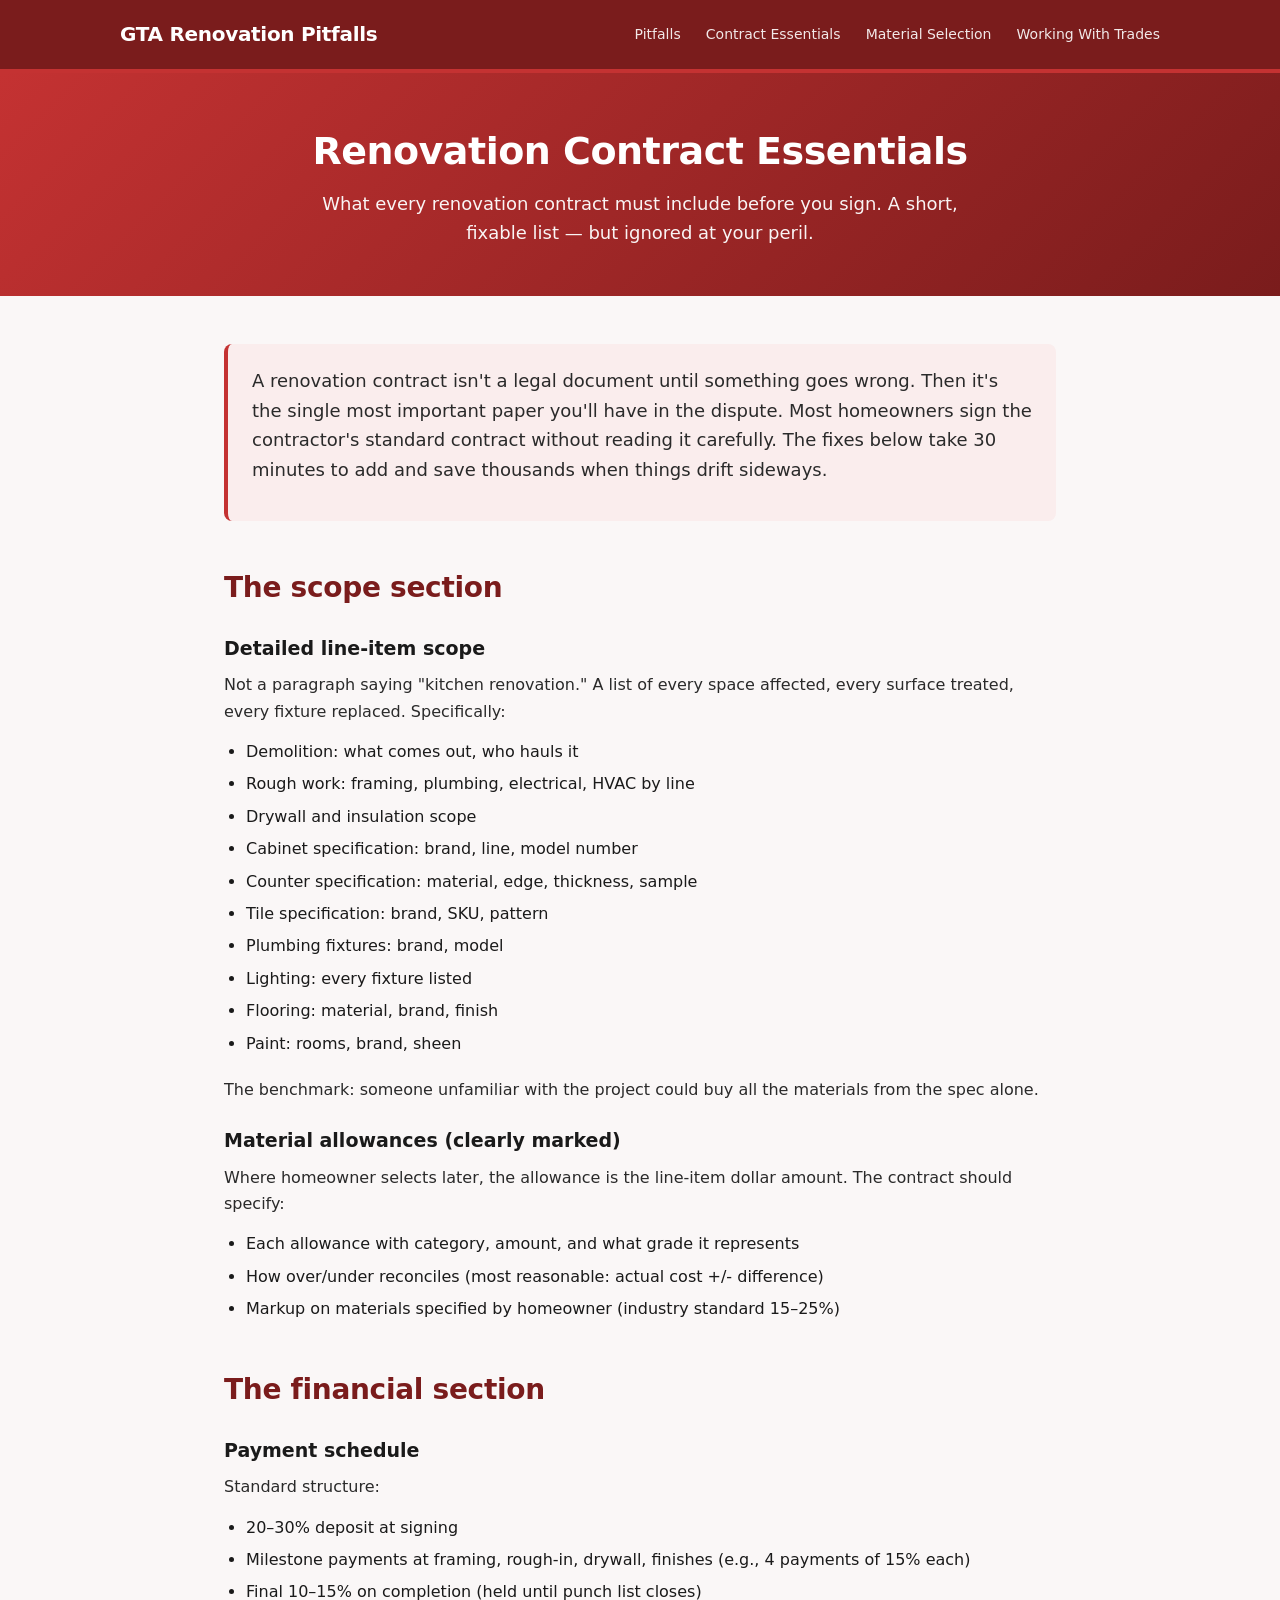
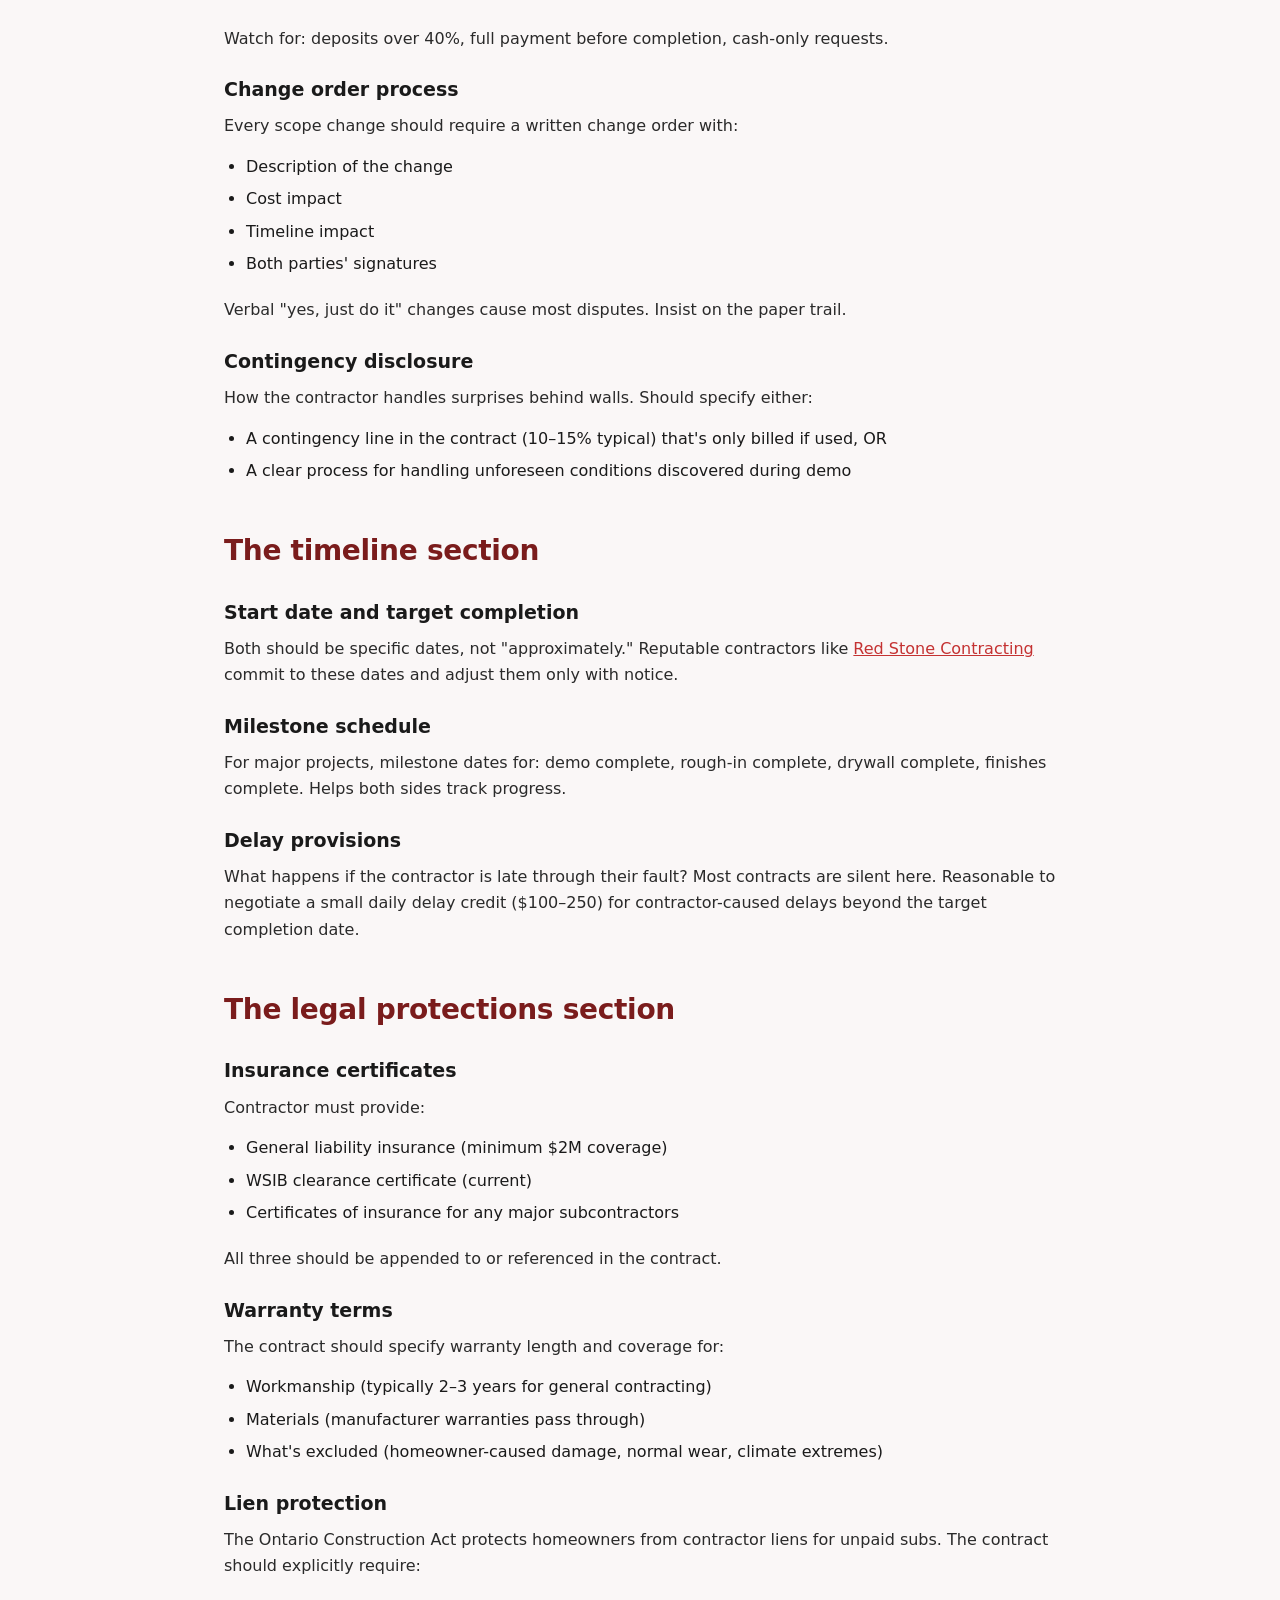
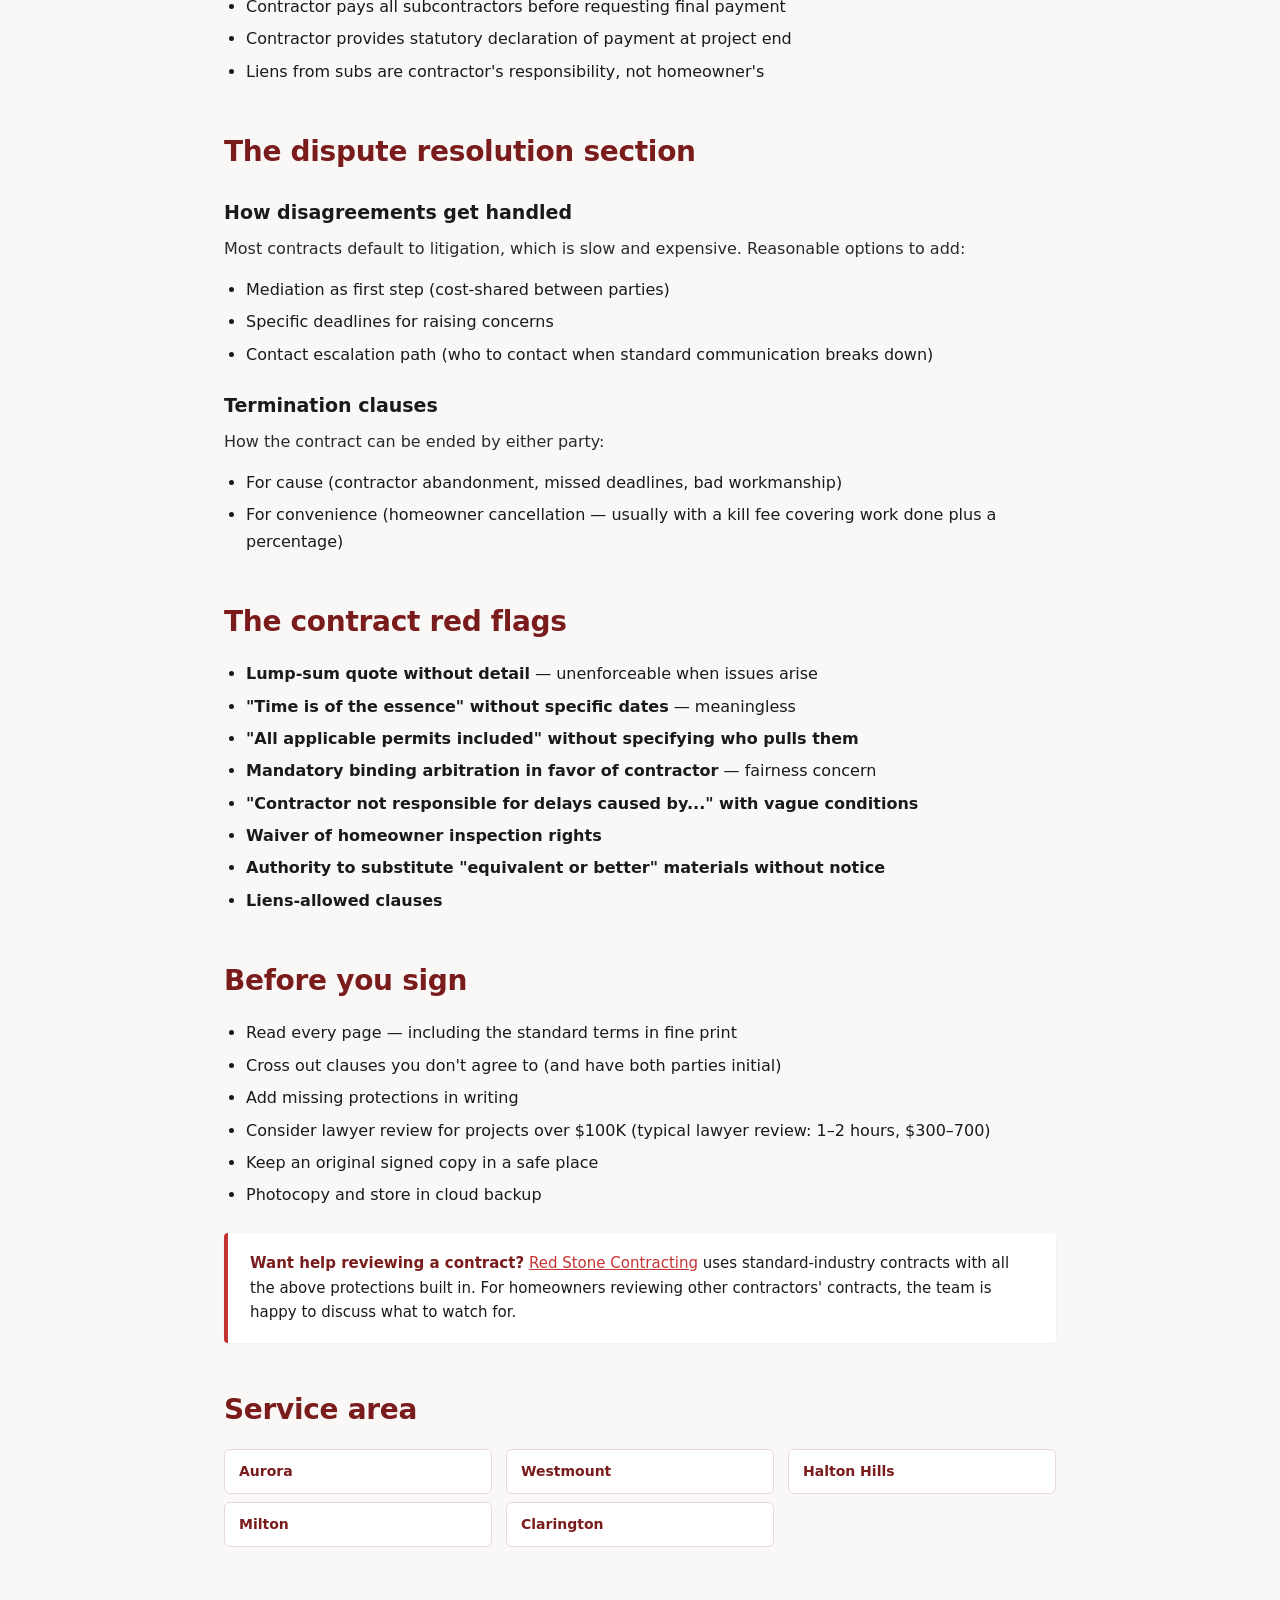
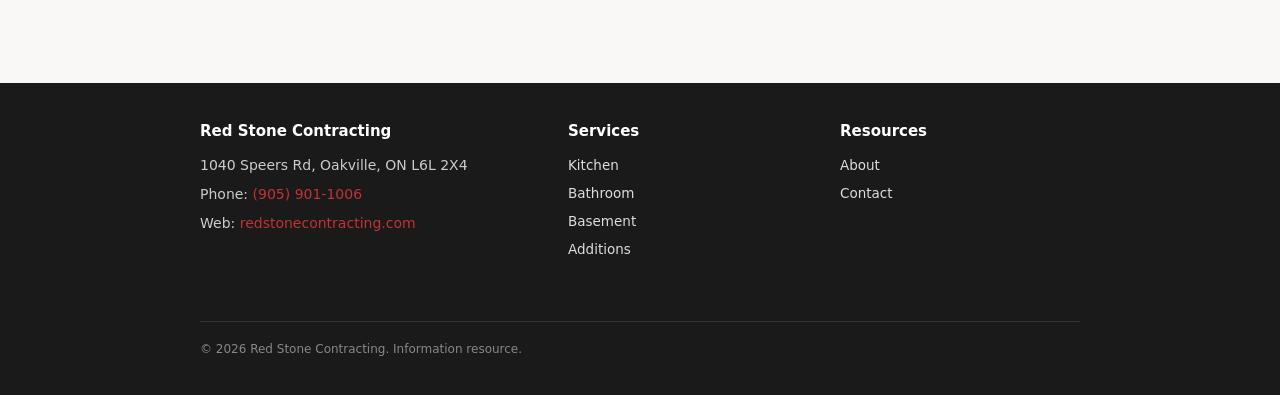
==== contract-essentials.html @ a4616ba6 "initial: GTA Renovation Pitfalls resource" ====
<!doctype html>
<html lang="en">
<head>
<meta charset="utf-8">
<meta name="viewport" content="width=device-width,initial-scale=1">
<title>Renovation Contract Essentials — What Your Contract Must Include</title>
<meta name="description" content="The clauses, schedules, and protections that should be in every renovation contract in the GTA. What to add, what to remove, and what to insist on.">
<link rel="stylesheet" href="styles.css">
</head>
<body>

<header>
  <div class="wrap">
    <div class="logo">GTA Renovation Pitfalls</div>
    <nav>
      <a href="index.html">Pitfalls</a>
      <a href="contract-essentials.html">Contract Essentials</a>
      <a href="material-selection.html">Material Selection</a>
      <a href="working-with-trades.html">Working With Trades</a>
    </nav>
  </div>
</header>

<section class="hero">
  <h1>Renovation Contract Essentials</h1>
  <p class="sub">What every renovation contract must include before you sign. A short, fixable list — but ignored at your peril.</p>
</section>

<main>

<div class="intro">
  <p class="lede">A renovation contract isn't a legal document until something goes wrong. Then it's the single most important paper you'll have in the dispute. Most homeowners sign the contractor's standard contract without reading it carefully. The fixes below take 30 minutes to add and save thousands when things drift sideways.</p>
</div>

<h2>The scope section</h2>

<h3>Detailed line-item scope</h3>
<p>Not a paragraph saying "kitchen renovation." A list of every space affected, every surface treated, every fixture replaced. Specifically:</p>
<ul>
  <li>Demolition: what comes out, who hauls it</li>
  <li>Rough work: framing, plumbing, electrical, HVAC by line</li>
  <li>Drywall and insulation scope</li>
  <li>Cabinet specification: brand, line, model number</li>
  <li>Counter specification: material, edge, thickness, sample</li>
  <li>Tile specification: brand, SKU, pattern</li>
  <li>Plumbing fixtures: brand, model</li>
  <li>Lighting: every fixture listed</li>
  <li>Flooring: material, brand, finish</li>
  <li>Paint: rooms, brand, sheen</li>
</ul>
<p>The benchmark: someone unfamiliar with the project could buy all the materials from the spec alone.</p>

<h3>Material allowances (clearly marked)</h3>
<p>Where homeowner selects later, the allowance is the line-item dollar amount. The contract should specify:</p>
<ul>
  <li>Each allowance with category, amount, and what grade it represents</li>
  <li>How over/under reconciles (most reasonable: actual cost +/- difference)</li>
  <li>Markup on materials specified by homeowner (industry standard 15–25%)</li>
</ul>

<h2>The financial section</h2>

<h3>Payment schedule</h3>
<p>Standard structure:</p>
<ul>
  <li>20–30% deposit at signing</li>
  <li>Milestone payments at framing, rough-in, drywall, finishes (e.g., 4 payments of 15% each)</li>
  <li>Final 10–15% on completion (held until punch list closes)</li>
</ul>
<p>Watch for: deposits over 40%, full payment before completion, cash-only requests.</p>

<h3>Change order process</h3>
<p>Every scope change should require a written change order with:</p>
<ul>
  <li>Description of the change</li>
  <li>Cost impact</li>
  <li>Timeline impact</li>
  <li>Both parties' signatures</li>
</ul>
<p>Verbal "yes, just do it" changes cause most disputes. Insist on the paper trail.</p>

<h3>Contingency disclosure</h3>
<p>How the contractor handles surprises behind walls. Should specify either:</p>
<ul>
  <li>A contingency line in the contract (10–15% typical) that's only billed if used, OR</li>
  <li>A clear process for handling unforeseen conditions discovered during demo</li>
</ul>

<h2>The timeline section</h2>

<h3>Start date and target completion</h3>
<p>Both should be specific dates, not "approximately." Reputable contractors like <a href="https://redstonecontracting.com" rel="noopener">Red Stone Contracting</a> commit to these dates and adjust them only with notice.</p>

<h3>Milestone schedule</h3>
<p>For major projects, milestone dates for: demo complete, rough-in complete, drywall complete, finishes complete. Helps both sides track progress.</p>

<h3>Delay provisions</h3>
<p>What happens if the contractor is late through their fault? Most contracts are silent here. Reasonable to negotiate a small daily delay credit ($100–250) for contractor-caused delays beyond the target completion date.</p>

<h2>The legal protections section</h2>

<h3>Insurance certificates</h3>
<p>Contractor must provide:</p>
<ul>
  <li>General liability insurance (minimum $2M coverage)</li>
  <li>WSIB clearance certificate (current)</li>
  <li>Certificates of insurance for any major subcontractors</li>
</ul>
<p>All three should be appended to or referenced in the contract.</p>

<h3>Warranty terms</h3>
<p>The contract should specify warranty length and coverage for:</p>
<ul>
  <li>Workmanship (typically 2–3 years for general contracting)</li>
  <li>Materials (manufacturer warranties pass through)</li>
  <li>What's excluded (homeowner-caused damage, normal wear, climate extremes)</li>
</ul>

<h3>Lien protection</h3>
<p>The Ontario Construction Act protects homeowners from contractor liens for unpaid subs. The contract should explicitly require:</p>
<ul>
  <li>Contractor pays all subcontractors before requesting final payment</li>
  <li>Contractor provides statutory declaration of payment at project end</li>
  <li>Liens from subs are contractor's responsibility, not homeowner's</li>
</ul>

<h2>The dispute resolution section</h2>

<h3>How disagreements get handled</h3>
<p>Most contracts default to litigation, which is slow and expensive. Reasonable options to add:</p>
<ul>
  <li>Mediation as first step (cost-shared between parties)</li>
  <li>Specific deadlines for raising concerns</li>
  <li>Contact escalation path (who to contact when standard communication breaks down)</li>
</ul>

<h3>Termination clauses</h3>
<p>How the contract can be ended by either party:</p>
<ul>
  <li>For cause (contractor abandonment, missed deadlines, bad workmanship)</li>
  <li>For convenience (homeowner cancellation — usually with a kill fee covering work done plus a percentage)</li>
</ul>

<h2>The contract red flags</h2>
<ul>
  <li><strong>Lump-sum quote without detail</strong> — unenforceable when issues arise</li>
  <li><strong>"Time is of the essence" without specific dates</strong> — meaningless</li>
  <li><strong>"All applicable permits included" without specifying who pulls them</strong></li>
  <li><strong>Mandatory binding arbitration in favor of contractor</strong> — fairness concern</li>
  <li><strong>"Contractor not responsible for delays caused by..." with vague conditions</strong></li>
  <li><strong>Waiver of homeowner inspection rights</strong></li>
  <li><strong>Authority to substitute "equivalent or better" materials without notice</strong></li>
  <li><strong>Liens-allowed clauses</strong></li>
</ul>

<h2>Before you sign</h2>
<ul>
  <li>Read every page — including the standard terms in fine print</li>
  <li>Cross out clauses you don't agree to (and have both parties initial)</li>
  <li>Add missing protections in writing</li>
  <li>Consider lawyer review for projects over $100K (typical lawyer review: 1–2 hours, $300–700)</li>
  <li>Keep an original signed copy in a safe place</li>
  <li>Photocopy and store in cloud backup</li>
</ul>

<div class="callout">
  <strong>Want help reviewing a contract?</strong> <a href="https://redstonecontracting.com/contact-us/" rel="noopener">Red Stone Contracting</a> uses standard-industry contracts with all the above protections built in. For homeowners reviewing other contractors' contracts, the team is happy to discuss what to watch for.
</div>

<h2>Service area</h2>
<div class="cities-grid">
  <a href="https://redstonecontracting.com/aurora-renovation-services/" rel="noopener">Aurora</a>
  <a href="https://redstonecontracting.com/westmount-renovation-services/" rel="noopener">Westmount</a>
  <a href="https://redstonecontracting.com/halton-hills-kitchen-renovation/" rel="noopener">Halton Hills</a>
  <a href="https://redstonecontracting.com/milton-kitchen-renovation/" rel="noopener">Milton</a>
  <a href="https://redstonecontracting.com/clarington-kitchen-renovation/" rel="noopener">Clarington</a>
</div>

</main>

<footer>
  <div class="wrap">
    <div>
      <h4>Red Stone Contracting</h4>
      <p>1040 Speers Rd, Oakville, ON L6L 2X4</p>
      <p>Phone: <a href="tel:+19059011006">(905) 901-1006</a></p>
      <p>Web: <a href="https://redstonecontracting.com" rel="noopener">redstonecontracting.com</a></p>
    </div>
    <div>
      <h4>Services</h4>
      <ul class="deep-links">
        <li><a href="https://redstonecontracting.com/kitchen-renovation/" rel="noopener">Kitchen</a></li>
        <li><a href="https://redstonecontracting.com/bathroom-renovation/" rel="noopener">Bathroom</a></li>
        <li><a href="https://redstonecontracting.com/basement-renovation/" rel="noopener">Basement</a></li>
        <li><a href="https://redstonecontracting.com/home-additions/" rel="noopener">Additions</a></li>
      </ul>
    </div>
    <div>
      <h4>Resources</h4>
      <ul class="deep-links">
        <li><a href="https://redstonecontracting.com/about-us/" rel="noopener">About</a></li>
        <li><a href="https://redstonecontracting.com/contact-us/" rel="noopener">Contact</a></li>
      </ul>
    </div>
    <div class="meta">© 2026 Red Stone Contracting. Information resource.</div>
  </div>
</footer>

</body>
</html>
---- styles.css ----
:root {
  --primary: #c43232;
  --accent: #7a1c1c;
  --bg: #faf7f7;
  --text: #1a1a1a;
  --muted: #555;
  --line: #e8d8d8;
  --card: #fff;
  --soft: #faeded;
  --warn: #d6432a;
  --good: #2c8f4c;
}
* { box-sizing: border-box; margin: 0; padding: 0; }
html { scroll-behavior: smooth; }
body { font-family: -apple-system, BlinkMacSystemFont, "Segoe UI", system-ui, sans-serif;
  background: var(--bg); color: var(--text); line-height: 1.65; -webkit-font-smoothing: antialiased; }
a { color: var(--primary); }

header { background: var(--accent); color: #fff; padding: 18px 24px; border-bottom: 4px solid var(--primary); }
header .wrap { max-width: 1040px; margin: 0 auto; display: flex; align-items: center; justify-content: space-between; gap: 16px; flex-wrap: wrap; }
header .logo { font-size: 20px; font-weight: 800; letter-spacing: -0.3px; }
header nav a { color: #fff; text-decoration: none; margin-left: 20px; font-size: 14px; opacity: 0.9; font-weight: 500; }
header nav a:hover { opacity: 1; text-decoration: underline; }

.hero { background: linear-gradient(135deg, var(--primary) 0%, var(--accent) 100%); color: #fff; padding: 56px 24px 48px; text-align: center; }
.hero h1 { font-size: 38px; line-height: 1.2; max-width: 820px; margin: 0 auto 14px; font-weight: 800; letter-spacing: -0.5px; }
.hero .sub { max-width: 660px; margin: 0 auto; font-size: 18px; opacity: 0.95; }
.hero .cta-row { margin-top: 26px; display: flex; gap: 12px; justify-content: center; flex-wrap: wrap; }
.hero .cta { display: inline-block; padding: 13px 26px; border-radius: 6px; text-decoration: none; font-weight: 700; font-size: 15px; transition: transform .15s; }
.hero .cta.primary { background: #fff; color: var(--accent); }
.hero .cta.ghost { border: 2px solid #fff; color: #fff; }
.hero .cta:hover { transform: translateY(-1px); }

main { max-width: 880px; margin: 0 auto; padding: 48px 24px; }
main h2 { font-size: 28px; margin: 44px 0 16px; color: var(--accent); letter-spacing: -0.3px; }
main h3 { font-size: 19px; margin: 22px 0 8px; color: var(--text); }
main p { margin-bottom: 14px; color: #2a2a2a; }
main ul { margin: 12px 0 20px 22px; }
main li { margin-bottom: 6px; }

.lede { font-size: 18px; color: #2a2a2a; }
.intro { background: var(--soft); padding: 22px 24px; border-radius: 8px; border-left: 4px solid var(--primary); margin-bottom: 32px; }

.service-grid { display: grid; grid-template-columns: repeat(2, 1fr); gap: 16px; margin: 14px 0 32px; }
.service-card { background: var(--card); border: 1px solid var(--line); border-radius: 8px; padding: 22px 24px; transition: box-shadow .2s, transform .15s; }
.service-card:hover { box-shadow: 0 8px 20px rgba(0,0,0,0.07); transform: translateY(-2px); }
.service-card h3 { color: var(--accent); font-size: 17px; margin: 0 0 6px; border-bottom: 2px solid var(--primary); padding-bottom: 6px; display: inline-block; }
.service-card p { font-size: 14.5px; color: #444; margin: 8px 0 12px; }
.service-card a.deep { display: inline-block; font-size: 13px; text-decoration: none; color: var(--primary); font-weight: 600; }
.service-card a.deep::after { content: " →"; }
.service-card a.deep:hover { text-decoration: underline; }

.comparison-table { width: 100%; border-collapse: collapse; margin: 14px 0 30px; background: var(--card); border: 1px solid var(--line); border-radius: 8px; overflow: hidden; font-size: 14.5px; }
.comparison-table th { background: var(--accent); color: #fff; padding: 12px 14px; text-align: left; font-size: 14px; }
.comparison-table td { padding: 12px 14px; border-top: 1px solid var(--line); vertical-align: top; }
.comparison-table tr:nth-child(even) td { background: var(--soft); }
.comparison-table td:first-child { font-weight: 600; color: var(--accent); }

.callout { background: var(--card); border-left: 4px solid var(--primary); padding: 18px 22px; margin: 24px 0; border-radius: 4px; box-shadow: 0 1px 3px rgba(0,0,0,0.05); font-size: 15px; }
.callout strong { color: var(--accent); }

.faq-item { background: var(--card); border: 1px solid var(--line); border-radius: 6px; padding: 18px 22px; margin-bottom: 12px; }
.faq-item h3 { margin-top: 0; color: var(--accent); font-size: 16px; }
.faq-item p { margin: 8px 0 0; color: #333; font-size: 15px; }

.cities-grid { display: grid; grid-template-columns: repeat(3, 1fr); gap: 8px 14px; margin: 14px 0 28px; }
.cities-grid a { display: block; padding: 10px 14px; background: var(--card); border: 1px solid var(--line); border-radius: 6px; text-decoration: none; color: var(--accent); font-size: 14px; font-weight: 600; transition: background .15s, border-color .15s; }
.cities-grid a:hover { background: var(--soft); border-color: var(--primary); }

.estimator { background: var(--card); border: 1px solid var(--line); border-radius: 10px; padding: 26px; margin: 18px 0 32px; box-shadow: 0 2px 8px rgba(0,0,0,0.04); }
.estimator h3 { margin: 0 0 14px; color: var(--accent); font-size: 18px; }
.estimator label { display: block; margin: 14px 0 6px; font-size: 14px; font-weight: 600; color: #333; }
.estimator select, .estimator input { width: 100%; padding: 10px 12px; border: 1px solid var(--line); border-radius: 5px; font-size: 14px; background: var(--bg); }
.estimator .result { margin-top: 22px; padding: 18px 22px; background: linear-gradient(135deg, var(--soft), #fff); border-radius: 8px; border-left: 4px solid var(--primary); }
.estimator .result .low-high { font-size: 26px; color: var(--accent); font-weight: 800; }
.estimator .result .label { font-size: 13px; color: var(--muted); margin-top: 2px; }
.estimator .result .note { font-size: 13px; color: #444; margin-top: 12px; line-height: 1.5; }

.tree { background: var(--card); padding: 24px; border-radius: 10px; border: 1px solid var(--line); margin: 18px 0 32px; }
.tree .step { display: flex; gap: 14px; padding: 14px 0; border-bottom: 1px solid var(--line); }
.tree .step:last-child { border-bottom: none; }
.tree .num { flex-shrink: 0; width: 28px; height: 28px; background: var(--primary); color: #fff; border-radius: 50%; display: flex; align-items: center; justify-content: center; font-size: 13px; font-weight: 700; }
.tree .step-body p { margin: 0 0 4px; }
.tree .step-body .yes { color: var(--good); font-weight: 600; font-size: 14px; }
.tree .step-body .no { color: var(--warn); font-weight: 600; font-size: 14px; }

.glossary { background: var(--card); border-radius: 8px; padding: 18px 22px; border: 1px solid var(--line); margin: 14px 0 28px; }
.glossary dt { font-weight: 700; color: var(--accent); margin-top: 10px; font-size: 15px; }
.glossary dt:first-child { margin-top: 0; }
.glossary dd { margin: 4px 0 0; color: #333; font-size: 14.5px; }

.phase { background: var(--card); border: 1px solid var(--line); border-radius: 8px; padding: 22px 24px; margin-bottom: 14px; }
.phase .week { display: inline-block; background: var(--primary); color: #fff; font-size: 12px; font-weight: 700; padding: 4px 10px; border-radius: 4px; margin-bottom: 8px; }
.phase h3 { color: var(--accent); margin-bottom: 6px; }

footer { background: #1a1a1a; color: #ccc; padding: 36px 24px; font-size: 14px; margin-top: 60px; }
footer .wrap { max-width: 880px; margin: 0 auto; display: grid; grid-template-columns: 1.4fr 1fr 1fr; gap: 32px; }
footer h4 { color: #fff; margin-bottom: 10px; font-size: 15px; }
footer p { margin-bottom: 6px; }
footer a { color: var(--primary); text-decoration: none; }
footer a:hover { text-decoration: underline; }
footer .meta { margin-top: 22px; padding-top: 18px; border-top: 1px solid #333; font-size: 12px; color: #888; grid-column: 1/-1; }
footer ul.deep-links { list-style: none; padding: 0; margin: 0; }
footer ul.deep-links li { margin-bottom: 5px; }
footer ul.deep-links a { font-size: 13.5px; color: #ddd; }

@media (max-width: 720px) {
  .hero h1 { font-size: 28px; }
  .service-grid, .cities-grid { grid-template-columns: 1fr; }
  .cities-grid { grid-template-columns: 1fr 1fr; }
  footer .wrap { grid-template-columns: 1fr; }
  .comparison-table { font-size: 13px; }
  .comparison-table th, .comparison-table td { padding: 8px 10px; }
  header .wrap { flex-direction: column; align-items: flex-start; }
  header nav { margin-top: 8px; }
  header nav a:first-child { margin-left: 0; }
}
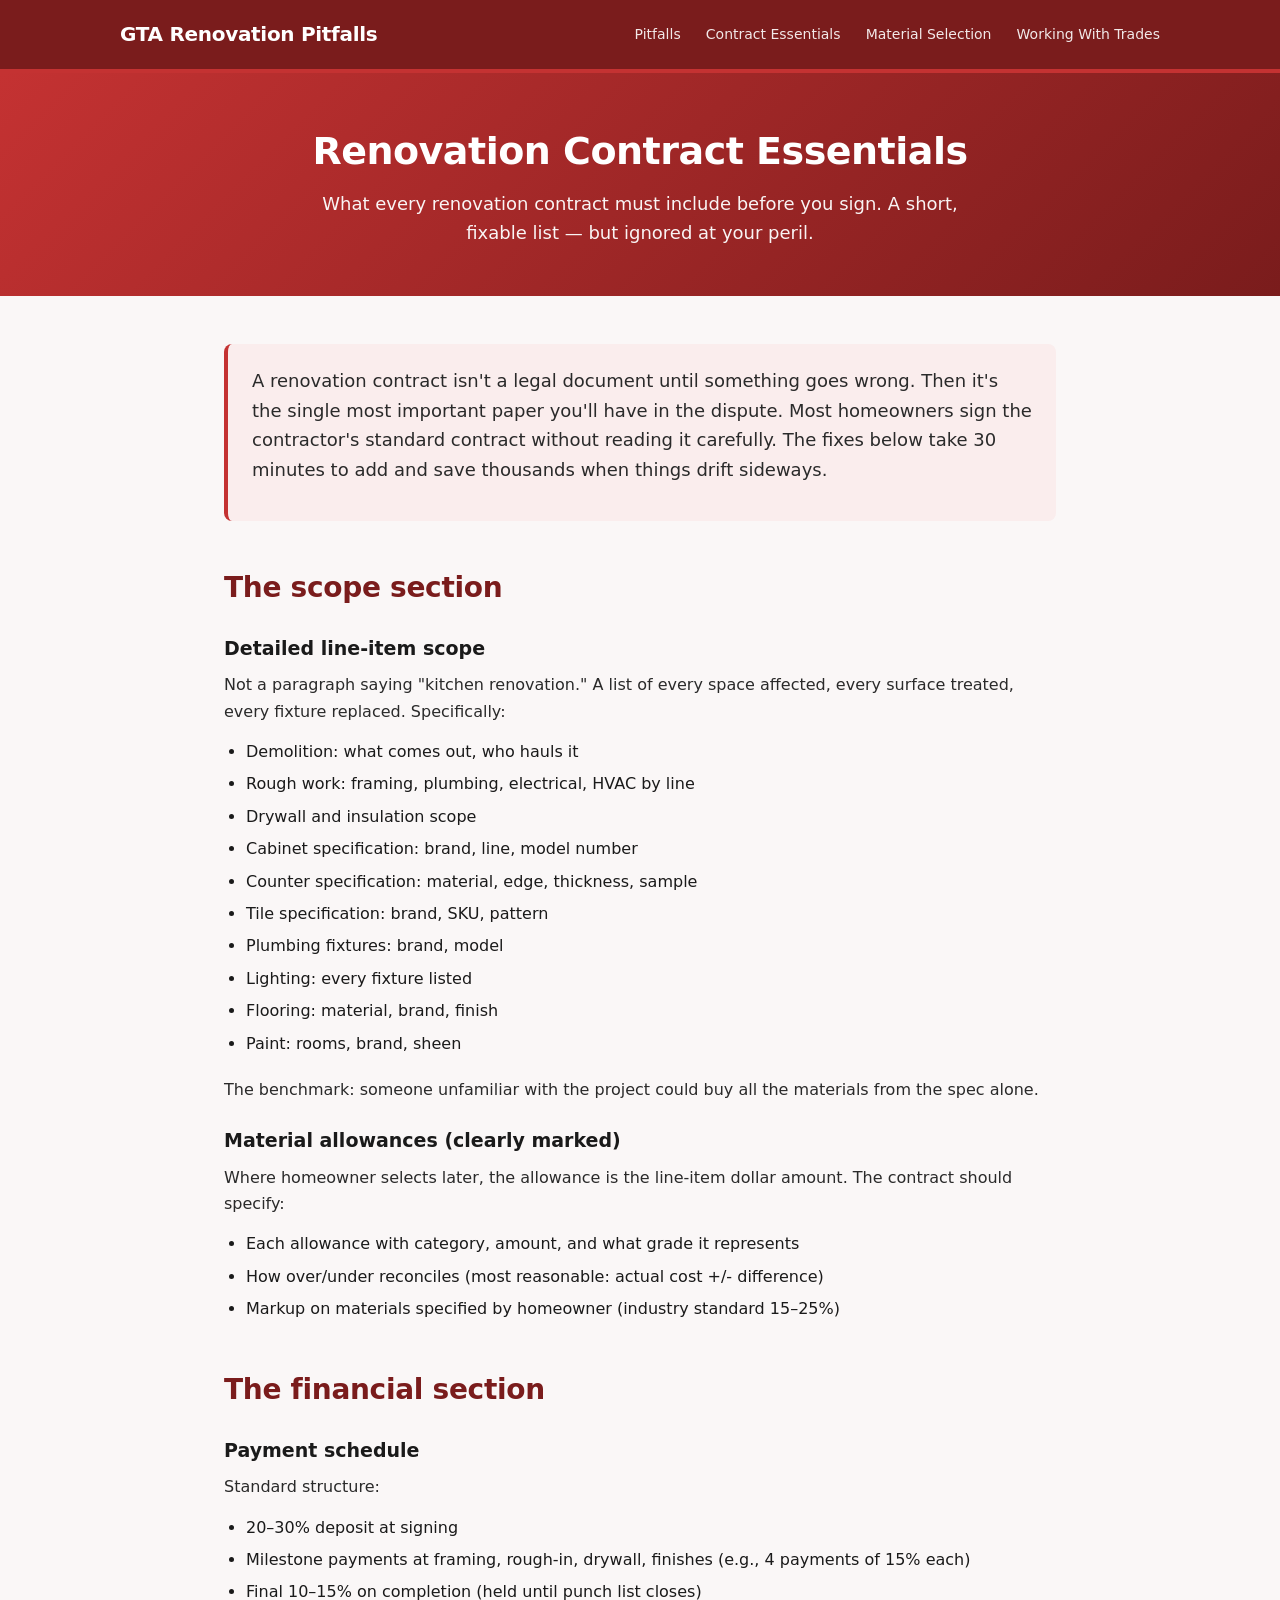
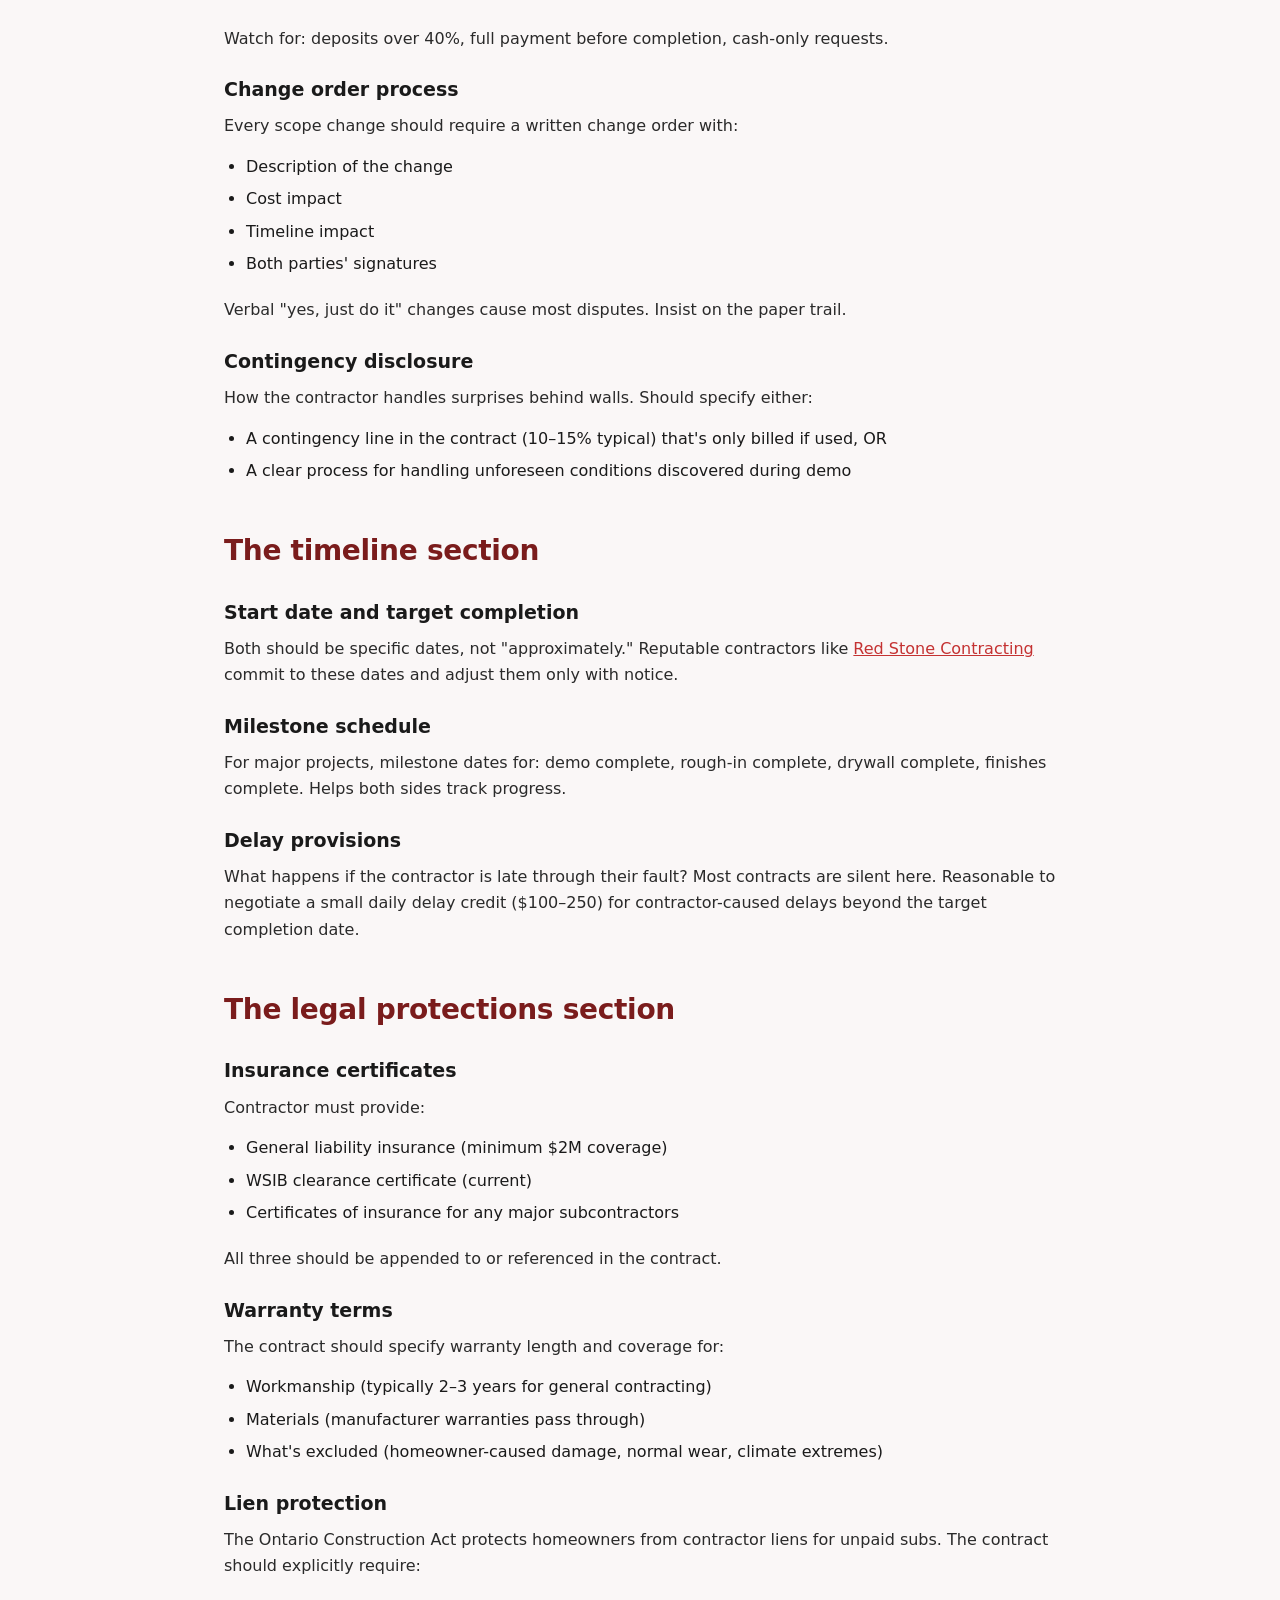
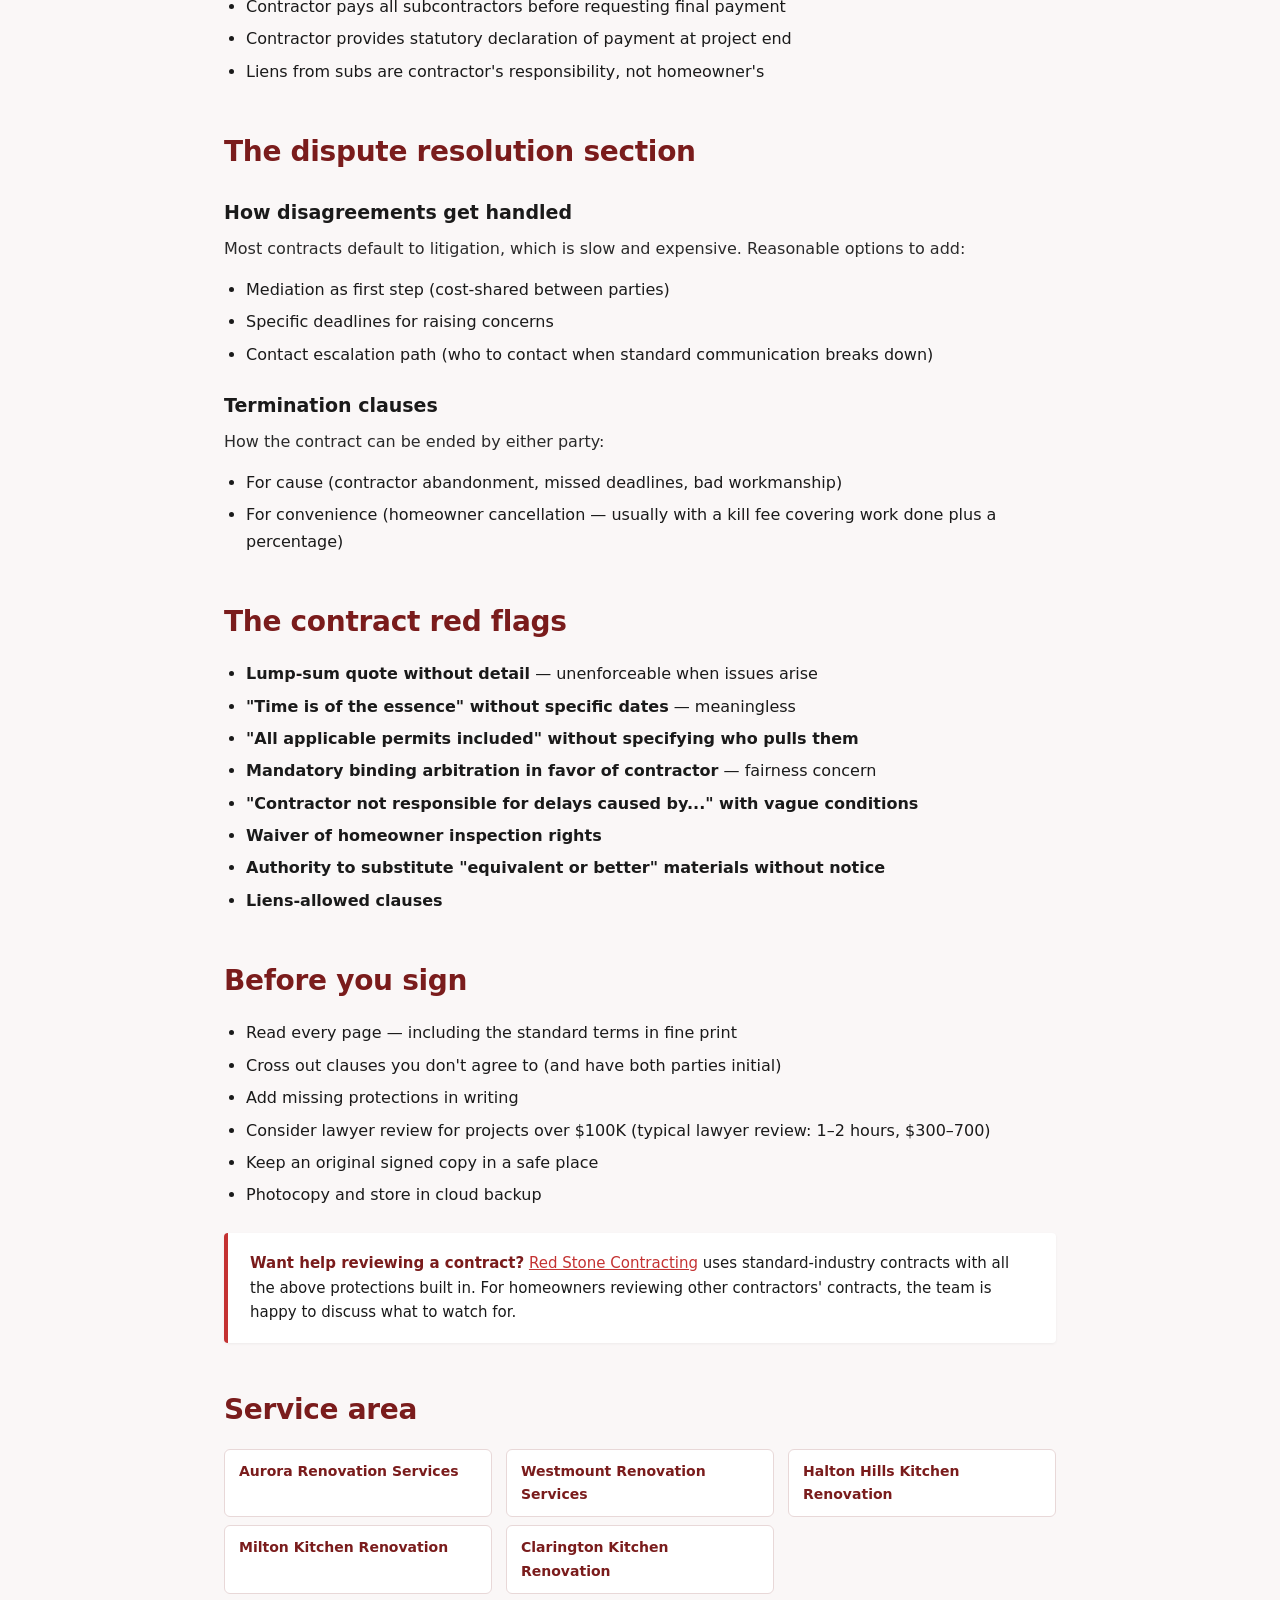
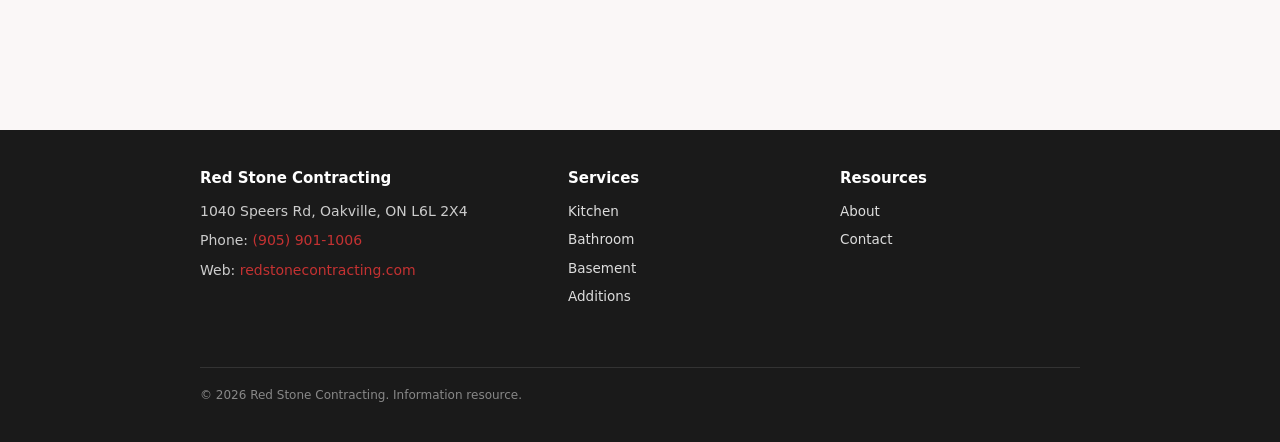
==== commit 76f52305: "fix: brand anchors point to homepage, expand city anchor text to service+region" ====
--- a/contract-essentials.html
+++ b/contract-essentials.html
@@ -164,16 +164,16 @@
 </ul>
 
 <div class="callout">
-  <strong>Want help reviewing a contract?</strong> <a href="https://redstonecontracting.com/contact-us/" rel="noopener">Red Stone Contracting</a> uses standard-industry contracts with all the above protections built in. For homeowners reviewing other contractors' contracts, the team is happy to discuss what to watch for.
+  <strong>Want help reviewing a contract?</strong> <a href="https://redstonecontracting.com" rel="noopener">Red Stone Contracting</a> uses standard-industry contracts with all the above protections built in. For homeowners reviewing other contractors' contracts, the team is happy to discuss what to watch for.
 </div>
 
 <h2>Service area</h2>
 <div class="cities-grid">
-  <a href="https://redstonecontracting.com/aurora-renovation-services/" rel="noopener">Aurora</a>
-  <a href="https://redstonecontracting.com/westmount-renovation-services/" rel="noopener">Westmount</a>
-  <a href="https://redstonecontracting.com/halton-hills-kitchen-renovation/" rel="noopener">Halton Hills</a>
-  <a href="https://redstonecontracting.com/milton-kitchen-renovation/" rel="noopener">Milton</a>
-  <a href="https://redstonecontracting.com/clarington-kitchen-renovation/" rel="noopener">Clarington</a>
+  <a href="https://redstonecontracting.com/aurora-renovation-services/" rel="noopener">Aurora Renovation Services</a>
+  <a href="https://redstonecontracting.com/westmount-renovation-services/" rel="noopener">Westmount Renovation Services</a>
+  <a href="https://redstonecontracting.com/halton-hills-kitchen-renovation/" rel="noopener">Halton Hills Kitchen Renovation</a>
+  <a href="https://redstonecontracting.com/milton-kitchen-renovation/" rel="noopener">Milton Kitchen Renovation</a>
+  <a href="https://redstonecontracting.com/clarington-kitchen-renovation/" rel="noopener">Clarington Kitchen Renovation</a>
 </div>
 
 </main>
